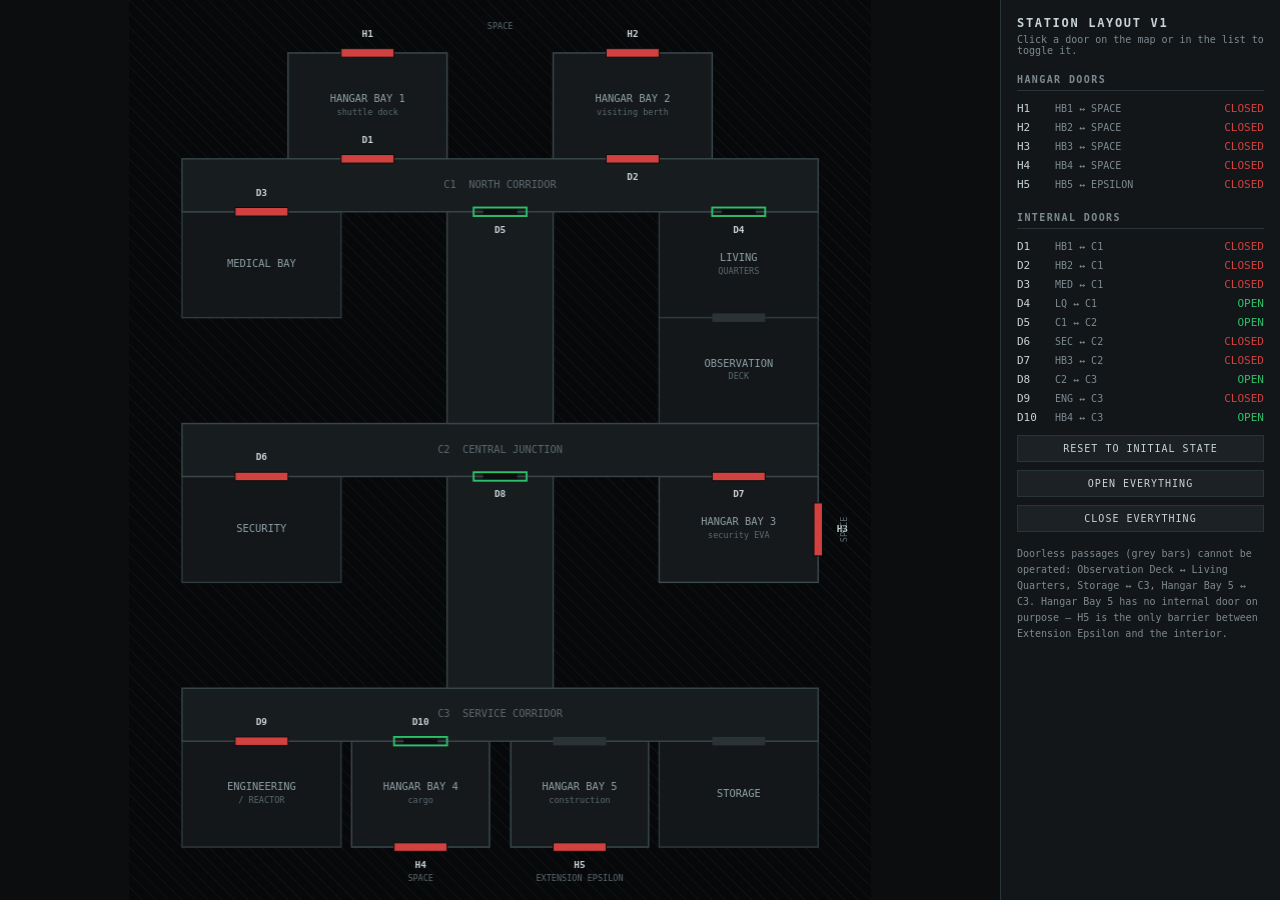
==== station/preview.html @ 5f05c704 "Specifications" ====
<!doctype html>
<meta charset="utf-8">
<title>OpStation — station layout v1</title>
<style>
  :root { --bg:#0b0d0e; --panel:#121618; --edge:#293438; --txt:#c8d3d6; --dim:#7d8a90;
          --open:#2fbf6b; --closed:#d0413f; }
  * { box-sizing: border-box; }
  body { margin:0; background:var(--bg); color:var(--txt);
         font:12px 'JetBrains Mono','IBM Plex Mono','DejaVu Sans Mono',monospace;
         display:flex; height:100vh; overflow:hidden; }
  #stage { flex:1; display:flex; align-items:center; justify-content:center; padding:16px; min-width:0; }
  canvas { display:block; }
  aside { width:280px; border-left:1px solid var(--edge); background:var(--panel);
          padding:16px; overflow-y:auto; flex-shrink:0; }
  h1 { font-size:12px; letter-spacing:.14em; margin:0 0 4px; text-transform:uppercase; }
  .sub { color:var(--dim); font-size:10px; margin-bottom:18px; }
  h2 { font-size:10px; letter-spacing:.14em; color:var(--dim); margin:18px 0 8px;
       text-transform:uppercase; border-bottom:1px solid var(--edge); padding-bottom:5px; }
  table { width:100%; border-collapse:collapse; font-size:11px; }
  td { padding:3px 0; }
  td.id { width:38px; color:var(--txt); }
  td.st { text-align:right; width:58px; }
  .open { color:var(--open); } .closed { color:var(--closed); }
  tr.row { cursor:pointer; }
  tr.row:hover td { background:#1b2124; }
  td.link { color:var(--dim); font-size:10px; }
  button { width:100%; background:#1b2124; color:var(--txt); border:1px solid var(--edge);
           padding:7px; font:inherit; font-size:10px; letter-spacing:.1em; cursor:pointer;
           text-transform:uppercase; margin-top:8px; }
  button:hover { background:#232b2f; }
  .note { color:var(--dim); font-size:10px; line-height:1.6; margin-top:14px; }
</style>

<div id="stage"><canvas id="c"></canvas></div>

<aside>
  <h1>Station layout v1</h1>
  <div class="sub">Click a door on the map or in the list to toggle it.</div>

  <h2>Hangar doors</h2>
  <table id="hangars"></table>

  <h2>Internal doors</h2>
  <table id="internals"></table>

  <button id="reset">Reset to initial state</button>
  <button id="allopen">Open everything</button>
  <button id="allclosed">Close everything</button>

  <div class="note">
    Doorless passages (grey bars) cannot be operated:
    Observation Deck &harr; Living Quarters, Storage &harr; C3, Hangar Bay 5 &harr; C3.
    Hangar Bay 5 has no internal door on purpose — H5 is the only barrier
    between Extension Epsilon and the interior.
  </div>
</aside>

<script>/*
 * OpStation — station map renderer.
 *
 * Framework-free. Draws station.json onto a 2D canvas and hit-tests door clicks.
 * The Angular component wraps this; station/preview.html uses it directly.
 *
 *   const view = new StationView(canvas, station, { onDoorClick: id => {...} });
 *   view.setDoorState('D5', 'closed');
 *   view.setDoorStates({ D1: 'open', H3: 'closed' });
 */

const THEME = {
  bg:            '#0b0d0e',
  space:         '#07080a',
  spaceHatch:    '#141819',
  corridorFill:  '#171c1e',
  corridorEdge:  '#39454a',
  roomFill:      '#13171a',
  roomEdge:      '#2f3a3e',
  hangarFill:    '#15191c',
  hangarEdge:    '#3c4a50',
  label:         '#8fa0a6',
  labelDim:      '#5c6a70',
  doorOpen:      '#2fbf6b',
  doorClosed:    '#d0413f',
  doorEdge:      '#0b0d0e',
  doorLabel:     '#c8d3d6',
  passage:       '#2a3235',
  hover:         '#f0c040',
  font:          "11px 'JetBrains Mono', 'IBM Plex Mono', 'DejaVu Sans Mono', monospace",
  fontSmall:     "9px 'JetBrains Mono', 'IBM Plex Mono', 'DejaVu Sans Mono', monospace",
  fontDoor:      "bold 10px 'JetBrains Mono', 'IBM Plex Mono', 'DejaVu Sans Mono', monospace",
};

const DOOR_THICKNESS = 9;   // px, at scale 1
const HIT_INFLATE    = 8;   // px, clickable margin around a door bar

class StationView {
  constructor(canvas, station, opts = {}) {
    this.canvas  = canvas;
    this.station = station;
    this.onDoorClick = opts.onDoorClick || null;
    this.interactive = opts.interactive !== false;
    this.showLabels  = opts.showLabels !== false;

    this.doorStates = {};
    for (const d of station.doors) this.doorStates[d.id] = d.initial;

    this.hoverId = null;
    this.scale = 1;
    this.offX = 0;
    this.offY = 0;

    this._bind();
    this.resize();
  }

  /* ---- public API ---- */

  setDoorState(id, state) {
    if (!(id in this.doorStates)) throw new Error('unknown door ' + id);
    this.doorStates[id] = state;
    this.draw();
  }

  setDoorStates(map) {
    for (const [id, state] of Object.entries(map)) {
      if (id in this.doorStates) this.doorStates[id] = state;
    }
    this.draw();
  }

  getDoorState(id) { return this.doorStates[id]; }

  resize() {
    const g = this.station.grid;
    const dpr = window.devicePixelRatio || 1;
    const box = this.canvas.parentElement || this.canvas;
    const availW = box.clientWidth  || g.cols * g.cell;
    const availH = box.clientHeight || g.rows * g.cell;

    this.scale = Math.min(availW / (g.cols * g.cell), availH / (g.rows * g.cell));
    const w = g.cols * g.cell * this.scale;
    const h = g.rows * g.cell * this.scale;

    this.canvas.style.width  = w + 'px';
    this.canvas.style.height = h + 'px';
    this.canvas.width  = Math.round(w * dpr);
    this.canvas.height = Math.round(h * dpr);
    this.dpr = dpr;
    this.draw();
  }

  /* ---- geometry ---- */

  // grid units -> device px
  gx(v) { return v * this.station.grid.cell * this.scale * this.dpr; }

  barRect(bar) {
    const t = DOOR_THICKNESS * this.scale * this.dpr;
    const x = this.gx(bar.x), y = this.gx(bar.y), L = this.gx(bar.len);
    return bar.orient === 'h'
      ? { x: x,         y: y - t / 2, w: L, h: t }
      : { x: x - t / 2, y: y,         w: t, h: L };
  }

  doorAt(px, py) {
    const pad = HIT_INFLATE * this.scale * this.dpr;
    for (const d of this.station.doors) {
      const r = this.barRect(d.bar);
      if (px >= r.x - pad && px <= r.x + r.w + pad &&
          py >= r.y - pad && py <= r.y + r.h + pad) return d;
    }
    return null;
  }

  /* ---- drawing ---- */

  draw() {
    const ctx = this.canvas.getContext('2d');
    const g = this.station.grid;

    ctx.fillStyle = THEME.bg;
    ctx.fillRect(0, 0, this.canvas.width, this.canvas.height);

    this._drawSpaceMargins(ctx, g);
    for (const a of this.station.areas) this._drawArea(ctx, a);
    for (const p of this.station.passages) this._drawPassage(ctx, p);
    for (const d of this.station.doors) this._drawDoor(ctx, d);
    if (this.showLabels) this._drawExteriorLabels(ctx);
  }

  _drawSpaceMargins(ctx, g) {
    ctx.fillStyle = THEME.space;
    ctx.fillRect(0, 0, this.canvas.width, this.canvas.height);
    // diagonal hatch over the whole field; the station boxes paint over it
    ctx.strokeStyle = THEME.spaceHatch;
    ctx.lineWidth = 1 * this.dpr;
    const step = 14 * this.scale * this.dpr;
    ctx.beginPath();
    for (let x = -this.canvas.height; x < this.canvas.width; x += step) {
      ctx.moveTo(x, 0);
      ctx.lineTo(x + this.canvas.height, this.canvas.height);
    }
    ctx.stroke();
  }

  _areaStyle(kind) {
    if (kind === 'corridor')   return [THEME.corridorFill, THEME.corridorEdge];
    if (kind === 'hangar_bay') return [THEME.hangarFill,   THEME.hangarEdge];
    return [THEME.roomFill, THEME.roomEdge];
  }

  _drawArea(ctx, area) {
    const [fill, edge] = this._areaStyle(area.kind);
    ctx.lineWidth = 1.5 * this.scale * this.dpr;

    for (const [x, y, w, h] of area.rects) {
      const rx = this.gx(x), ry = this.gx(y), rw = this.gx(w), rh = this.gx(h);
      ctx.fillStyle = fill;
      ctx.fillRect(rx, ry, rw, rh);
      ctx.strokeStyle = edge;
      ctx.strokeRect(rx, ry, rw, rh);
    }

    if (!this.showLabels) return;

    // label the largest rect
    const big = area.rects.reduce((a, b) => (a[2] * a[3] >= b[2] * b[3] ? a : b));
    const cx = this.gx(big[0] + big[2] / 2);
    const cy = this.gx(big[1] + big[3] / 2);

    ctx.textAlign = 'center';
    ctx.textBaseline = 'middle';
    const s = this.scale * this.dpr;
    ctx.font = THEME.font.replace('11px', `${Math.max(8, 11 * s)}px`);
    ctx.fillStyle = area.kind === 'corridor' ? THEME.labelDim : THEME.label;

    if (area.sub) {
      ctx.fillText(area.name, cx, cy - 7 * s);
      ctx.font = THEME.fontSmall.replace('9px', `${Math.max(7, 9 * s)}px`);
      ctx.fillStyle = THEME.labelDim;
      ctx.fillText(area.sub, cx, cy + 7 * s);
    } else {
      ctx.fillText(area.name, cx, cy);
    }
  }

  _drawPassage(ctx, p) {
    const r = this.barRect(p.bar);
    ctx.fillStyle = THEME.passage;
    ctx.fillRect(r.x, r.y, r.w, r.h);
  }

  _drawDoor(ctx, d) {
    const r = this.barRect(d.bar);
    const open = this.doorStates[d.id] === 'open';

    if (open) {
      // an open door reads as a gap: thin outline, hollow centre
      ctx.strokeStyle = THEME.doorOpen;
      ctx.lineWidth = 2 * this.scale * this.dpr;
      ctx.strokeRect(r.x, r.y, r.w, r.h);
      ctx.fillStyle = THEME.bg;
      ctx.fillRect(r.x + r.w * 0.18, r.y + r.h * 0.18, r.w * 0.64, r.h * 0.64);
    } else {
      ctx.fillStyle = THEME.doorClosed;
      ctx.fillRect(r.x, r.y, r.w, r.h);
      ctx.strokeStyle = THEME.doorEdge;
      ctx.lineWidth = 1 * this.dpr;
      ctx.strokeRect(r.x, r.y, r.w, r.h);
    }

    if (this.hoverId === d.id) {
      const pad = HIT_INFLATE * this.scale * this.dpr;
      ctx.strokeStyle = THEME.hover;
      ctx.lineWidth = 1.5 * this.dpr;
      ctx.strokeRect(r.x - pad, r.y - pad, r.w + pad * 2, r.h + pad * 2);
    }

    if (!this.showLabels) return;

    const s = this.scale * this.dpr;
    ctx.font = THEME.fontDoor.replace('10px', `${Math.max(8, 10 * s)}px`);
    ctx.fillStyle = THEME.doorLabel;
    ctx.textAlign = 'center';
    ctx.textBaseline = 'middle';

    const off = 15 * s;
    if (d.bar.orient === 'h') {
      // hangar doors label outward, internal doors label to the side
      const above = d.outward === 'up' || (!d.outward && d.bar.x < 6);
      ctx.fillText(d.id, r.x + r.w / 2, above ? r.y - off : r.y + r.h + off);
    } else {
      ctx.fillText(d.id, d.outward === 'right' ? r.x + r.w + off * 1.4 : r.x - off * 1.4, r.y + r.h / 2);
    }
  }

  _drawExteriorLabels(ctx) {
    const s = this.scale * this.dpr;
    ctx.font = THEME.fontSmall.replace('9px', `${Math.max(7, 9 * s)}px`);
    ctx.fillStyle = THEME.labelDim;
    ctx.textBaseline = 'middle';
    for (const l of this.station.exterior_labels || []) {
      ctx.save();
      ctx.translate(this.gx(l.x), this.gx(l.y));
      if (l.rotate) ctx.rotate(l.rotate * Math.PI / 180);
      ctx.textAlign = l.align || 'center';
      ctx.fillText(l.text, 0, 0);
      ctx.restore();
    }
  }

  /* ---- input ---- */

  _bind() {
    if (!this.interactive) return;
    const local = ev => {
      const b = this.canvas.getBoundingClientRect();
      return [(ev.clientX - b.left) * this.dpr, (ev.clientY - b.top) * this.dpr];
    };

    this.canvas.addEventListener('mousemove', ev => {
      const [x, y] = local(ev);
      const d = this.doorAt(x, y);
      const id = d ? d.id : null;
      if (id !== this.hoverId) {
        this.hoverId = id;
        this.canvas.style.cursor = id ? 'pointer' : 'default';
        this.canvas.title = id ? `${id} — ${this.doorStates[id]}` : '';
        this.draw();
      }
    });

    this.canvas.addEventListener('mouseleave', () => {
      if (this.hoverId) { this.hoverId = null; this.draw(); }
    });

    this.canvas.addEventListener('click', ev => {
      const [x, y] = local(ev);
      const d = this.doorAt(x, y);
      if (d && this.onDoorClick) this.onDoorClick(d.id, this.doorStates[d.id]);
    });

    window.addEventListener('resize', () => this.resize());
  }
}

if (typeof module !== 'undefined') module.exports = { StationView, THEME };
</script>
<script>
(function () {
  const station = {
  "version": "v1",
  "name": "OpStation \u2014 station layout v1",
  "note": "Fixed forever. Identical in every scenario and every session. Grid units are cells; the renderer multiplies by grid.cell.",
  "grid": {
    "cols": 14,
    "rows": 17,
    "cell": 56
  },
  "areas": [
    {
      "id": "HB1",
      "kind": "hangar_bay",
      "name": "HANGAR BAY 1",
      "sub": "shuttle dock",
      "rects": [
        [
          3.0,
          1.0,
          3.0,
          2.0
        ]
      ]
    },
    {
      "id": "HB2",
      "kind": "hangar_bay",
      "name": "HANGAR BAY 2",
      "sub": "visiting berth",
      "rects": [
        [
          8.0,
          1.0,
          3.0,
          2.0
        ]
      ]
    },
    {
      "id": "HB3",
      "kind": "hangar_bay",
      "name": "HANGAR BAY 3",
      "sub": "security EVA",
      "rects": [
        [
          10.0,
          9.0,
          3.0,
          2.0
        ]
      ]
    },
    {
      "id": "HB4",
      "kind": "hangar_bay",
      "name": "HANGAR BAY 4",
      "sub": "cargo",
      "rects": [
        [
          4.2,
          14.0,
          2.6,
          2.0
        ]
      ]
    },
    {
      "id": "HB5",
      "kind": "hangar_bay",
      "name": "HANGAR BAY 5",
      "sub": "construction",
      "rects": [
        [
          7.2,
          14.0,
          2.6,
          2.0
        ]
      ]
    },
    {
      "id": "MED",
      "kind": "room",
      "name": "MEDICAL BAY",
      "sub": "",
      "rects": [
        [
          1.0,
          4.0,
          3.0,
          2.0
        ]
      ]
    },
    {
      "id": "LQ",
      "kind": "room",
      "name": "LIVING",
      "sub": "QUARTERS",
      "rects": [
        [
          10.0,
          4.0,
          3.0,
          2.0
        ]
      ]
    },
    {
      "id": "OBS",
      "kind": "room",
      "name": "OBSERVATION",
      "sub": "DECK",
      "rects": [
        [
          10.0,
          6.0,
          3.0,
          2.0
        ]
      ]
    },
    {
      "id": "SEC",
      "kind": "room",
      "name": "SECURITY",
      "sub": "",
      "rects": [
        [
          1.0,
          9.0,
          3.0,
          2.0
        ]
      ]
    },
    {
      "id": "ENG",
      "kind": "room",
      "name": "ENGINEERING",
      "sub": "/ REACTOR",
      "rects": [
        [
          1.0,
          14.0,
          3.0,
          2.0
        ]
      ]
    },
    {
      "id": "STO",
      "kind": "room",
      "name": "STORAGE",
      "sub": "",
      "rects": [
        [
          10.0,
          14.0,
          3.0,
          2.0
        ]
      ]
    },
    {
      "id": "C1",
      "kind": "corridor",
      "name": "C1  NORTH CORRIDOR",
      "sub": "",
      "rects": [
        [
          1.0,
          3.0,
          12.0,
          1.0
        ]
      ]
    },
    {
      "id": "C2",
      "kind": "corridor",
      "name": "C2  CENTRAL JUNCTION",
      "sub": "",
      "rects": [
        [
          1.0,
          8.0,
          12.0,
          1.0
        ],
        [
          6.0,
          4.0,
          2.0,
          4.0
        ]
      ]
    },
    {
      "id": "C3",
      "kind": "corridor",
      "name": "C3  SERVICE CORRIDOR",
      "sub": "",
      "rects": [
        [
          1.0,
          13.0,
          12.0,
          1.0
        ],
        [
          6.0,
          9.0,
          2.0,
          4.0
        ]
      ]
    }
  ],
  "doors": [
    {
      "id": "D1",
      "kind": "internal",
      "between": [
        "HB1",
        "C1"
      ],
      "initial": "closed",
      "bar": {
        "orient": "h",
        "x": 4.0,
        "y": 3.0,
        "len": 1.0
      }
    },
    {
      "id": "D2",
      "kind": "internal",
      "between": [
        "HB2",
        "C1"
      ],
      "initial": "closed",
      "bar": {
        "orient": "h",
        "x": 9.0,
        "y": 3.0,
        "len": 1.0
      }
    },
    {
      "id": "D3",
      "kind": "internal",
      "between": [
        "MED",
        "C1"
      ],
      "initial": "closed",
      "bar": {
        "orient": "h",
        "x": 2.0,
        "y": 4.0,
        "len": 1.0
      }
    },
    {
      "id": "D4",
      "kind": "internal",
      "between": [
        "LQ",
        "C1"
      ],
      "initial": "open",
      "bar": {
        "orient": "h",
        "x": 11.0,
        "y": 4.0,
        "len": 1.0
      }
    },
    {
      "id": "D5",
      "kind": "internal",
      "between": [
        "C1",
        "C2"
      ],
      "initial": "open",
      "bar": {
        "orient": "h",
        "x": 6.5,
        "y": 4.0,
        "len": 1.0
      }
    },
    {
      "id": "D6",
      "kind": "internal",
      "between": [
        "SEC",
        "C2"
      ],
      "initial": "closed",
      "bar": {
        "orient": "h",
        "x": 2.0,
        "y": 9.0,
        "len": 1.0
      }
    },
    {
      "id": "D7",
      "kind": "internal",
      "between": [
        "HB3",
        "C2"
      ],
      "initial": "closed",
      "bar": {
        "orient": "h",
        "x": 11.0,
        "y": 9.0,
        "len": 1.0
      }
    },
    {
      "id": "D8",
      "kind": "internal",
      "between": [
        "C2",
        "C3"
      ],
      "initial": "open",
      "bar": {
        "orient": "h",
        "x": 6.5,
        "y": 9.0,
        "len": 1.0
      }
    },
    {
      "id": "D9",
      "kind": "internal",
      "between": [
        "ENG",
        "C3"
      ],
      "initial": "closed",
      "bar": {
        "orient": "h",
        "x": 2.0,
        "y": 14.0,
        "len": 1.0
      }
    },
    {
      "id": "D10",
      "kind": "internal",
      "between": [
        "HB4",
        "C3"
      ],
      "initial": "open",
      "bar": {
        "orient": "h",
        "x": 5.0,
        "y": 14.0,
        "len": 1.0
      }
    },
    {
      "id": "H1",
      "kind": "hangar",
      "between": [
        "HB1",
        "SPACE"
      ],
      "initial": "closed",
      "outward": "up",
      "bar": {
        "orient": "h",
        "x": 4.0,
        "y": 1.0,
        "len": 1.0
      }
    },
    {
      "id": "H2",
      "kind": "hangar",
      "between": [
        "HB2",
        "SPACE"
      ],
      "initial": "closed",
      "outward": "up",
      "bar": {
        "orient": "h",
        "x": 9.0,
        "y": 1.0,
        "len": 1.0
      }
    },
    {
      "id": "H3",
      "kind": "hangar",
      "between": [
        "HB3",
        "SPACE"
      ],
      "initial": "closed",
      "outward": "right",
      "bar": {
        "orient": "v",
        "x": 13.0,
        "y": 9.5,
        "len": 1.0
      }
    },
    {
      "id": "H4",
      "kind": "hangar",
      "between": [
        "HB4",
        "SPACE"
      ],
      "initial": "closed",
      "outward": "down",
      "bar": {
        "orient": "h",
        "x": 5.0,
        "y": 16.0,
        "len": 1.0
      }
    },
    {
      "id": "H5",
      "kind": "hangar",
      "between": [
        "HB5",
        "EPSILON"
      ],
      "initial": "closed",
      "outward": "down",
      "bar": {
        "orient": "h",
        "x": 8.0,
        "y": 16.0,
        "len": 1.0
      }
    }
  ],
  "passages": [
    {
      "between": [
        "OBS",
        "LQ"
      ],
      "bar": {
        "orient": "h",
        "x": 11.0,
        "y": 6.0,
        "len": 1.0
      }
    },
    {
      "between": [
        "STO",
        "C3"
      ],
      "bar": {
        "orient": "h",
        "x": 11.0,
        "y": 14.0,
        "len": 1.0
      }
    },
    {
      "between": [
        "HB5",
        "C3"
      ],
      "bar": {
        "orient": "h",
        "x": 8.0,
        "y": 14.0,
        "len": 1.0
      }
    }
  ],
  "exterior_labels": [
    {
      "text": "SPACE",
      "x": 7.0,
      "y": 0.5,
      "align": "center"
    },
    {
      "text": "SPACE",
      "x": 13.5,
      "y": 10.0,
      "align": "center",
      "rotate": -90
    },
    {
      "text": "SPACE",
      "x": 5.5,
      "y": 16.6,
      "align": "center"
    },
    {
      "text": "EXTENSION EPSILON",
      "x": 8.5,
      "y": 16.6,
      "align": "center"
    }
  ],
  "hangar_roles": {
    "H1": "Passenger and medical shuttle dock",
    "H2": "Visiting-vessel berth (inspections, damaged ships)",
    "H3": "Security EVA airlock",
    "H4": "Cargo hangar, adjacent to Storage via C3",
    "H5": "Construction hangar leading to Extension Epsilon"
  }
};
  const view = new StationView(document.getElementById('c'), station, {
    onDoorClick: id => toggle(id)
  });

  const rowsFor = (tbody, doors) => {
    tbody.innerHTML = '';
    for (const d of doors) {
      const st = view.getDoorState(d.id);
      const tr = document.createElement('tr');
      tr.className = 'row';
      const link = d.between.join(' ↔ ');
      tr.innerHTML = `<td class="id">${d.id}</td>` +
                     `<td class="link">${link}</td>` +
                     `<td class="st ${st}">${st.toUpperCase()}</td>`;
      tr.onclick = () => toggle(d.id);
      tbody.appendChild(tr);
    }
  };

  const refresh = () => {
    rowsFor(document.getElementById('hangars'),   station.doors.filter(d => d.kind === 'hangar'));
    rowsFor(document.getElementById('internals'), station.doors.filter(d => d.kind === 'internal'));
  };

  const toggle = id => {
    view.setDoorState(id, view.getDoorState(id) === 'open' ? 'closed' : 'open');
    refresh();
  };

  const setAll = state => {
    const m = {};
    for (const d of station.doors) m[d.id] = state === null ? d.initial : state;
    view.setDoorStates(m);
    refresh();
  };

  document.getElementById('reset').onclick     = () => setAll(null);
  document.getElementById('allopen').onclick   = () => setAll('open');
  document.getElementById('allclosed').onclick = () => setAll('closed');

  refresh();
  window.addEventListener('resize', () => view.resize());
})();
</script>
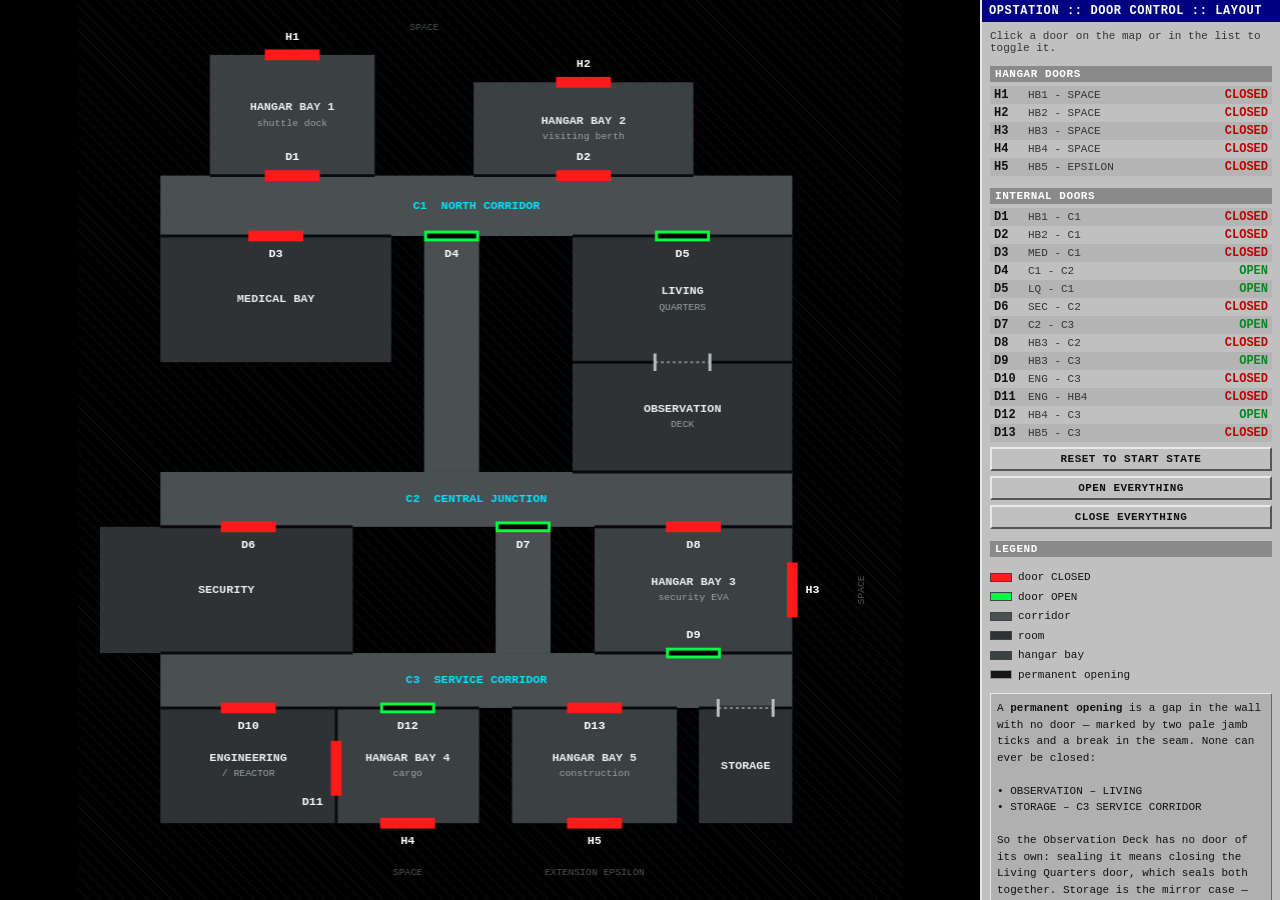
==== commit 04396b9d: "Spec & station preview" ====
--- a/station/preview.html
+++ b/station/preview.html
@@ -1,57 +1,102 @@
 <!doctype html>
 <meta charset="utf-8">
-<title>OpStation — station layout v1</title>
+<title>OpStation — station layout</title>
 <style>
-  :root { --bg:#0b0d0e; --panel:#121618; --edge:#293438; --txt:#c8d3d6; --dim:#7d8a90;
-          --open:#2fbf6b; --closed:#d0413f; }
+  :root { --bg:#151515; --panel:#c0c0c0; --panelDark:#8a8a8a; --panelLight:#e8e8e8;
+          --ink:#111; --open:#008a20; --closed:#c00000; }
   * { box-sizing: border-box; }
-  body { margin:0; background:var(--bg); color:var(--txt);
-         font:12px 'JetBrains Mono','IBM Plex Mono','DejaVu Sans Mono',monospace;
-         display:flex; height:100vh; overflow:hidden; }
-  #stage { flex:1; display:flex; align-items:center; justify-content:center; padding:16px; min-width:0; }
+  body { margin:0; background:var(--bg); color:var(--ink);
+         font:12px "Courier New", Courier, monospace; display:flex; height:100vh; overflow:hidden; }
+
+  #stage { flex:1; display:flex; align-items:center; justify-content:center; padding:10px;
+           min-width:0; background:#000; }
   canvas { display:block; }
-  aside { width:280px; border-left:1px solid var(--edge); background:var(--panel);
-          padding:16px; overflow-y:auto; flex-shrink:0; }
-  h1 { font-size:12px; letter-spacing:.14em; margin:0 0 4px; text-transform:uppercase; }
-  .sub { color:var(--dim); font-size:10px; margin-bottom:18px; }
-  h2 { font-size:10px; letter-spacing:.14em; color:var(--dim); margin:18px 0 8px;
-       text-transform:uppercase; border-bottom:1px solid var(--edge); padding-bottom:5px; }
-  table { width:100%; border-collapse:collapse; font-size:11px; }
-  td { padding:3px 0; }
-  td.id { width:38px; color:var(--txt); }
-  td.st { text-align:right; width:58px; }
+
+  aside { width:300px; flex-shrink:0; background:var(--panel); overflow-y:auto;
+          border-left:2px solid var(--panelLight); }
+  .bar { background:#000080; color:#fff; padding:4px 7px; font-weight:bold; font-size:12px;
+         letter-spacing:.05em; }
+  .body { padding:8px; }
+  .hint { font-size:11px; margin:0 0 10px; color:#333; }
+  h2 { font-size:11px; font-weight:bold; margin:12px 0 4px; background:var(--panelDark);
+       color:#fff; padding:2px 5px; letter-spacing:.05em; }
+
+  table { width:100%; border-collapse:collapse; font-size:12px; }
+  tr.row { cursor:pointer; }
+  tr.row:nth-child(odd) { background:#b4b4b4; }
+  tr.row:hover { background:#ffff80; }
+  td { padding:2px 4px; }
+  td.id { width:34px; font-weight:bold; }
+  td.link { color:#333; font-size:11px; }
+  td.st { text-align:right; width:56px; font-weight:bold; }
   .open { color:var(--open); } .closed { color:var(--closed); }
-  tr.row { cursor:pointer; }
-  tr.row:hover td { background:#1b2124; }
-  td.link { color:var(--dim); font-size:10px; }
-  button { width:100%; background:#1b2124; color:var(--txt); border:1px solid var(--edge);
-           padding:7px; font:inherit; font-size:10px; letter-spacing:.1em; cursor:pointer;
-           text-transform:uppercase; margin-top:8px; }
-  button:hover { background:#232b2f; }
-  .note { color:var(--dim); font-size:10px; line-height:1.6; margin-top:14px; }
+
+  button { width:100%; margin-top:5px; padding:4px; font:inherit; font-size:11px; font-weight:bold;
+           background:var(--panel); color:var(--ink); cursor:pointer; letter-spacing:.04em;
+           border-top:2px solid var(--panelLight); border-left:2px solid var(--panelLight);
+           border-right:2px solid #555; border-bottom:2px solid #555; }
+  button:active { border-top-color:#555; border-left-color:#555;
+                  border-right-color:var(--panelLight); border-bottom-color:var(--panelLight); }
+
+  .legend { margin-top:12px; font-size:11px; line-height:1.5; }
+  .legend div { display:flex; align-items:center; gap:6px; margin-bottom:3px; }
+  .sw { width:22px; height:9px; flex-shrink:0; border:1px solid #444; }
+  .note { font-size:11px; line-height:1.5; margin-top:10px; padding:6px; background:#b0b0b0;
+          border-top:1px solid var(--panelLight); border-left:1px solid var(--panelLight);
+          border-right:1px solid #666; border-bottom:1px solid #666; }
+  code { background:#a8a8a8; padding:0 2px; }
 </style>
 
 <div id="stage"><canvas id="c"></canvas></div>
 
 <aside>
-  <h1>Station layout v1</h1>
-  <div class="sub">Click a door on the map or in the list to toggle it.</div>
-
-  <h2>Hangar doors</h2>
-  <table id="hangars"></table>
-
-  <h2>Internal doors</h2>
-  <table id="internals"></table>
-
-  <button id="reset">Reset to initial state</button>
-  <button id="allopen">Open everything</button>
-  <button id="allclosed">Close everything</button>
-
-  <div class="note">
-    Doorless passages (grey bars) cannot be operated:
-    Observation Deck &harr; Living Quarters, Storage &harr; C3, Hangar Bay 5 &harr; C3.
-    Hangar Bay 5 has no internal door on purpose — H5 is the only barrier
-    between Extension Epsilon and the interior.
+  <div class="bar">OPSTATION :: DOOR CONTROL :: LAYOUT</div>
+  <div class="body">
+    <p class="hint">Click a door on the map or in the list to toggle it.</p>
+
+    <h2>HANGAR DOORS</h2>
+    <table id="hangars"></table>
+
+    <h2>INTERNAL DOORS</h2>
+    <table id="internals"></table>
+
+    <button id="reset">RESET TO START STATE</button>
+    <button id="allopen">OPEN EVERYTHING</button>
+    <button id="allclosed">CLOSE EVERYTHING</button>
+
+    <h2>LEGEND</h2>
+    <div class="legend">
+      <div><span class="sw" style="background:#ff1a1a"></span> door CLOSED</div>
+      <div><span class="sw" style="background:#00ff40"></span> door OPEN</div>
+      <div><span class="sw" style="background:#4a4f52"></span> corridor</div>
+      <div><span class="sw" style="background:#2e3234"></span> room</div>
+      <div><span class="sw" style="background:#3b4043"></span> hangar bay</div>
+      <div><span class="sw" style="background:#151515;border-color:#8a9296"></span> permanent opening</div>
+    </div>
+
+    <div class="note">
+      A <b>permanent opening</b> is a gap in the wall with no door &mdash; marked by two
+      pale jamb ticks and a break in the seam. None can ever be closed:
+      <div id="passagelist"></div>
+      So the Observation Deck has no door of its own: sealing it means closing the
+      Living Quarters door, which seals both together. Storage is the mirror case
+      &mdash; sealing it means sealing the whole service corridor.
+    </div>
+
+    <div class="note">
+      <b>Doors inside a sealed volume stay open.</b> Sealing a place means closing its
+      <i>boundary</i>, not everything within it. That is why sealing the service sector
+      leaves the Engineering, Hangar Bay 4 and Hangar Bay 5 doors open &mdash; those bays
+      are <i>inside</i> the sealed volume. Pick a target below and the caption lists
+      exactly which doors fall into which category.
+    </div>
+
+    <h2>ISOLATION TARGETS</h2>
+    <p class="hint">Click one. Every door is opened, then only the doors that
+    <b>seal that volume</b> are closed. The sealed area is tinted amber.</p>
+    <table id="isolation"></table>
+    <div id="isocap" class="note" style="display:none"></div>
+    <button id="isoclear">CLEAR SELECTION</button>
   </div>
 </aside>
 
@@ -64,55 +109,79 @@
  *   const view = new StationView(canvas, station, { onDoorClick: id => {...} });
  *   view.setDoorState('D5', 'closed');
  *   view.setDoorStates({ D1: 'open', H3: 'closed' });
+ *
+ * Drawing model, in order:
+ *   1. hatched space over the whole field
+ *   2. every area filled flat, no outline — so a multi-rect area (the T-shaped
+ *      corridors) reads as one shape, and there are no borders to look tidy
+ *   3. a dark seam on every edge shared by two DIFFERENT areas — this is the only
+ *      line work on the map, and it is what separates Living Quarters from the
+ *      Observation Deck
+ *   4. doorless passages: the seam is broken and jamb ticks are drawn, so an
+ *      opening looks like an opening
+ *   5. door bars, hot green or hot red, on top of the seam
  */
 
 const THEME = {
-  bg:            '#0b0d0e',
-  space:         '#07080a',
-  spaceHatch:    '#141819',
-  corridorFill:  '#171c1e',
-  corridorEdge:  '#39454a',
-  roomFill:      '#13171a',
-  roomEdge:      '#2f3a3e',
-  hangarFill:    '#15191c',
-  hangarEdge:    '#3c4a50',
-  label:         '#8fa0a6',
-  labelDim:      '#5c6a70',
-  doorOpen:      '#2fbf6b',
-  doorClosed:    '#d0413f',
-  doorEdge:      '#0b0d0e',
-  doorLabel:     '#c8d3d6',
-  passage:       '#2a3235',
-  hover:         '#f0c040',
-  font:          "11px 'JetBrains Mono', 'IBM Plex Mono', 'DejaVu Sans Mono', monospace",
-  fontSmall:     "9px 'JetBrains Mono', 'IBM Plex Mono', 'DejaVu Sans Mono', monospace",
-  fontDoor:      "bold 10px 'JetBrains Mono', 'IBM Plex Mono', 'DejaVu Sans Mono', monospace",
+  space:        '#000000',
+  spaceHatch:   '#131313',
+  corridor:     '#4a4f52',
+  room:         '#2e3234',
+  hangarBay:    '#3b4043',
+  seam:         '#0a0a0a',
+  jamb:         '#b8c0c4',
+  threshold:    '#7d8589',
+
+  doorOpen:     '#00ff40',
+  doorClosed:   '#ff1a1a',
+  hover:        '#ffff00',
+  sealed:       'rgba(255, 176, 0, 0.20)',
+  sealedEdge:   '#ffb000',
+
+  areaLabel:    '#e8ecec',
+  areaSub:      '#9aa3a5',
+  corridorLbl:  '#00e5ff',
+  doorLabel:    '#ffffff',
+  exterior:     '#4d5457',
+
+  font:         'Courier New, Courier, monospace',
 };
 
-const DOOR_THICKNESS = 9;   // px, at scale 1
-const HIT_INFLATE    = 8;   // px, clickable margin around a door bar
+const DOOR_THICKNESS = 11;  // px at scale 1
+const SEAM_WIDTH     = 3;
+const HIT_INFLATE    = 8;
+const EPS            = 1e-6;
 
 class StationView {
   constructor(canvas, station, opts = {}) {
-    this.canvas  = canvas;
+    this.canvas = canvas;
     this.station = station;
     this.onDoorClick = opts.onDoorClick || null;
     this.interactive = opts.interactive !== false;
-    this.showLabels  = opts.showLabels !== false;
+    this.showLabels = opts.showLabels !== false;
+    // compact: drop secondary and exterior labels and shorten corridor names,
+    // for small print cards. subLabels alone drops just the second line.
+    this.compact = opts.compact === true;
+    this.subLabels = opts.subLabels !== false && !this.compact;
 
     this.doorStates = {};
     for (const d of station.doors) this.doorStates[d.id] = d.initial;
 
+    this.fill = {};
+    for (const a of station.areas) {
+      this.fill[a.id] = a.kind === 'corridor' ? THEME.corridor
+                      : a.kind === 'hangar_bay' ? THEME.hangarBay
+                      : THEME.room;
+    }
+
+    this.seams = this._computeSeams();
+    this.highlight = [];   // area ids drawn as a sealed volume
     this.hoverId = null;
-    this.scale = 1;
-    this.offX = 0;
-    this.offY = 0;
-
     this._bind();
     this.resize();
   }
 
-  /* ---- public API ---- */
+  /* ---------------- public API ---------------- */
 
   setDoorState(id, state) {
     if (!(id in this.doorStates)) throw new Error('unknown door ' + id);
@@ -129,36 +198,41 @@
 
   getDoorState(id) { return this.doorStates[id]; }
 
+  /* Tint a set of areas as a sealed volume. Pass [] to clear. */
+  setHighlight(areaIds) {
+    this.highlight = areaIds || [];
+    this.draw();
+  }
+
   resize() {
     const g = this.station.grid;
     const dpr = window.devicePixelRatio || 1;
     const box = this.canvas.parentElement || this.canvas;
-    const availW = box.clientWidth  || g.cols * g.cell;
+    const availW = box.clientWidth || g.cols * g.cell;
     const availH = box.clientHeight || g.rows * g.cell;
 
     this.scale = Math.min(availW / (g.cols * g.cell), availH / (g.rows * g.cell));
+    this.dpr = dpr;
+
     const w = g.cols * g.cell * this.scale;
     const h = g.rows * g.cell * this.scale;
-
-    this.canvas.style.width  = w + 'px';
+    this.canvas.style.width = w + 'px';
     this.canvas.style.height = h + 'px';
-    this.canvas.width  = Math.round(w * dpr);
+    this.canvas.width = Math.round(w * dpr);
     this.canvas.height = Math.round(h * dpr);
-    this.dpr = dpr;
     this.draw();
   }
 
-  /* ---- geometry ---- */
-
-  // grid units -> device px
+  /* ---------------- geometry ---------------- */
+
   gx(v) { return v * this.station.grid.cell * this.scale * this.dpr; }
 
   barRect(bar) {
     const t = DOOR_THICKNESS * this.scale * this.dpr;
     const x = this.gx(bar.x), y = this.gx(bar.y), L = this.gx(bar.len);
     return bar.orient === 'h'
-      ? { x: x,         y: y - t / 2, w: L, h: t }
-      : { x: x - t / 2, y: y,         w: t, h: L };
+      ? { x, y: y - t / 2, w: L, h: t }
+      : { x: x - t / 2, y, w: t, h: L };
   }
 
   doorAt(px, py) {
@@ -171,29 +245,62 @@
     return null;
   }
 
-  /* ---- drawing ---- */
+  /*
+   * Every edge segment shared by two DIFFERENT areas. Rects of the same area
+   * are skipped, which is what lets a T-shaped corridor read as one shape.
+   */
+  _computeSeams() {
+    const out = [];
+    const areas = this.station.areas;
+
+    for (let i = 0; i < areas.length; i++) {
+      for (let j = i + 1; j < areas.length; j++) {
+        for (const [ax, ay, aw, ah] of areas[i].rects) {
+          for (const [bx, by, bw, bh] of areas[j].rects) {
+            // vertical touch: a's bottom on b's top, or vice versa
+            for (const [ya, yb] of [[ay + ah, by], [by + bh, ay]]) {
+              if (Math.abs(ya - yb) < EPS) {
+                const x0 = Math.max(ax, bx), x1 = Math.min(ax + aw, bx + bw);
+                if (x1 - x0 > EPS) out.push({ orient: 'h', y: ya, x0, x1 });
+              }
+            }
+            // horizontal touch: a's right on b's left, or vice versa
+            for (const [xa, xb] of [[ax + aw, bx], [bx + bw, ax]]) {
+              if (Math.abs(xa - xb) < EPS) {
+                const y0 = Math.max(ay, by), y1 = Math.min(ay + ah, by + bh);
+                if (y1 - y0 > EPS) out.push({ orient: 'v', x: xa, y0, y1 });
+              }
+            }
+          }
+        }
+      }
+    }
+    return out;
+  }
+
+  /* ---------------- drawing ---------------- */
 
   draw() {
     const ctx = this.canvas.getContext('2d');
-    const g = this.station.grid;
-
-    ctx.fillStyle = THEME.bg;
-    ctx.fillRect(0, 0, this.canvas.width, this.canvas.height);
-
-    this._drawSpaceMargins(ctx, g);
-    for (const a of this.station.areas) this._drawArea(ctx, a);
+    this._drawSpace(ctx);
+    for (const a of this.station.areas) this._fillArea(ctx, a);
+    this._drawSeams(ctx);
+    this._drawHighlight(ctx);
     for (const p of this.station.passages) this._drawPassage(ctx, p);
     for (const d of this.station.doors) this._drawDoor(ctx, d);
-    if (this.showLabels) this._drawExteriorLabels(ctx);
-  }
-
-  _drawSpaceMargins(ctx, g) {
+    if (this.showLabels) {
+      for (const a of this.station.areas) this._labelArea(ctx, a);
+      for (const d of this.station.doors) this._labelDoor(ctx, d);
+      this._drawExteriorLabels(ctx);
+    }
+  }
+
+  _drawSpace(ctx) {
     ctx.fillStyle = THEME.space;
     ctx.fillRect(0, 0, this.canvas.width, this.canvas.height);
-    // diagonal hatch over the whole field; the station boxes paint over it
     ctx.strokeStyle = THEME.spaceHatch;
     ctx.lineWidth = 1 * this.dpr;
-    const step = 14 * this.scale * this.dpr;
+    const step = 12 * this.scale * this.dpr;
     ctx.beginPath();
     for (let x = -this.canvas.height; x < this.canvas.width; x += step) {
       ctx.moveTo(x, 0);
@@ -202,101 +309,177 @@
     ctx.stroke();
   }
 
-  _areaStyle(kind) {
-    if (kind === 'corridor')   return [THEME.corridorFill, THEME.corridorEdge];
-    if (kind === 'hangar_bay') return [THEME.hangarFill,   THEME.hangarEdge];
-    return [THEME.roomFill, THEME.roomEdge];
-  }
-
-  _drawArea(ctx, area) {
-    const [fill, edge] = this._areaStyle(area.kind);
-    ctx.lineWidth = 1.5 * this.scale * this.dpr;
-
+  _fillArea(ctx, area) {
+    ctx.fillStyle = this.fill[area.id];
     for (const [x, y, w, h] of area.rects) {
-      const rx = this.gx(x), ry = this.gx(y), rw = this.gx(w), rh = this.gx(h);
-      ctx.fillStyle = fill;
-      ctx.fillRect(rx, ry, rw, rh);
-      ctx.strokeStyle = edge;
-      ctx.strokeRect(rx, ry, rw, rh);
-    }
-
-    if (!this.showLabels) return;
-
-    // label the largest rect
+      ctx.fillRect(this.gx(x), this.gx(y), this.gx(w), this.gx(h));
+    }
+  }
+
+  /*
+   * A sealed volume: tint every rect of every area inside it. Drawn under the
+   * doors so the cut-set stays the most prominent thing on screen.
+   */
+  _drawHighlight(ctx) {
+    if (!this.highlight.length) return;
+    const set = new Set(this.highlight);
+    ctx.fillStyle = THEME.sealed;
+    for (const a of this.station.areas) {
+      if (!set.has(a.id)) continue;
+      for (const [x, y, w, h] of a.rects) {
+        ctx.fillRect(this.gx(x), this.gx(y), this.gx(w), this.gx(h));
+      }
+    }
+  }
+
+  _drawSeams(ctx) {
+    ctx.strokeStyle = THEME.seam;
+    ctx.lineWidth = SEAM_WIDTH * this.scale * this.dpr;
+    ctx.beginPath();
+    for (const s of this.seams) {
+      if (s.orient === 'h') {
+        ctx.moveTo(this.gx(s.x0), this.gx(s.y));
+        ctx.lineTo(this.gx(s.x1), this.gx(s.y));
+      } else {
+        ctx.moveTo(this.gx(s.x), this.gx(s.y0));
+        ctx.lineTo(this.gx(s.x), this.gx(s.y1));
+      }
+    }
+    ctx.stroke();
+  }
+
+  /*
+   * A doorless passage: break the seam over the opening, then mark the two
+   * jambs. Reads as a gap in the wall rather than as an unexplained bar.
+   */
+  _drawPassage(ctx, p) {
+    const b = p.bar;
+    const s = this.scale * this.dpr;
+    const jamb = 9 * s;
+
+    const a0 = this.gx(b.x), b0 = this.gx(b.y);
+    const a1 = b.orient === 'h' ? this.gx(b.x + b.len) : a0;
+    const b1 = b.orient === 'h' ? b0 : this.gx(b.y + b.len);
+
+    // 1. erase the seam over the opening
+    ctx.strokeStyle = this.fill[p.between[0]];
+    ctx.lineWidth = (SEAM_WIDTH + 2) * s;
+    ctx.beginPath();
+    ctx.moveTo(a0, b0);
+    ctx.lineTo(a1, b1);
+    ctx.stroke();
+
+    // 2. pale threshold band across it — this is what makes it read as walkable
+    ctx.strokeStyle = THEME.threshold;
+    ctx.lineWidth = 2 * s;
+    ctx.setLineDash([3 * s, 3 * s]);
+    ctx.beginPath();
+    ctx.moveTo(a0, b0);
+    ctx.lineTo(a1, b1);
+    ctx.stroke();
+    ctx.setLineDash([]);
+
+    // 3. jamb ticks at both ends, perpendicular to the wall
+    ctx.strokeStyle = THEME.jamb;
+    ctx.lineWidth = 3 * s;
+    ctx.beginPath();
+    if (b.orient === 'h') {
+      for (const gx of [a0, a1]) {
+        ctx.moveTo(gx, b0 - jamb);
+        ctx.lineTo(gx, b0 + jamb);
+      }
+    } else {
+      for (const gy of [b0, b1]) {
+        ctx.moveTo(a0 - jamb, gy);
+        ctx.lineTo(a0 + jamb, gy);
+      }
+    }
+    ctx.stroke();
+  }
+
+  _drawDoor(ctx, d) {
+    const r = this.barRect(d.bar);
+    const open = this.doorStates[d.id] === 'open';
+    ctx.fillStyle = open ? THEME.doorOpen : THEME.doorClosed;
+    ctx.fillRect(r.x, r.y, r.w, r.h);
+
+    if (open) {
+      // an open door reads as a gap: punch the middle out
+      ctx.fillStyle = THEME.space;
+      const inset = 3 * this.scale * this.dpr;
+      if (d.bar.orient === 'h') ctx.fillRect(r.x + inset, r.y + inset, r.w - inset * 2, r.h - inset * 2);
+      else                      ctx.fillRect(r.x + inset, r.y + inset, r.w - inset * 2, r.h - inset * 2);
+    }
+
+    if (this.hoverId === d.id) {
+      const pad = HIT_INFLATE * this.scale * this.dpr;
+      ctx.strokeStyle = THEME.hover;
+      ctx.lineWidth = 2 * this.dpr;
+      ctx.strokeRect(r.x - pad, r.y - pad, r.w + pad * 2, r.h + pad * 2);
+    }
+  }
+
+  _font(px, bold) {
+    const s = Math.max(8, px * this.scale * this.dpr);
+    return `${bold ? 'bold ' : ''}${s}px ${THEME.font}`;
+  }
+
+  _labelArea(ctx, area) {
     const big = area.rects.reduce((a, b) => (a[2] * a[3] >= b[2] * b[3] ? a : b));
     const cx = this.gx(big[0] + big[2] / 2);
     const cy = this.gx(big[1] + big[3] / 2);
+    const s = this.scale * this.dpr;
 
     ctx.textAlign = 'center';
     ctx.textBaseline = 'middle';
-    const s = this.scale * this.dpr;
-    ctx.font = THEME.font.replace('11px', `${Math.max(8, 11 * s)}px`);
-    ctx.fillStyle = area.kind === 'corridor' ? THEME.labelDim : THEME.label;
-
-    if (area.sub) {
-      ctx.fillText(area.name, cx, cy - 7 * s);
-      ctx.font = THEME.fontSmall.replace('9px', `${Math.max(7, 9 * s)}px`);
-      ctx.fillStyle = THEME.labelDim;
-      ctx.fillText(area.sub, cx, cy + 7 * s);
+
+    if (area.kind === 'corridor') {
+      ctx.font = this._font(12, true);
+      ctx.fillStyle = THEME.corridorLbl;
+      // "C1  NORTH CORRIDOR" -> "C1" when there is no room for the full name
+      ctx.fillText(this.compact ? area.name.split(/\s{2,}/)[0] : area.name, cx, cy);
+      return;
+    }
+
+    ctx.font = this._font(12, true);
+    ctx.fillStyle = THEME.areaLabel;
+    if (area.sub && this.subLabels) {
+      ctx.fillText(area.name, cx, cy - 8 * s);
+      ctx.font = this._font(10, false);
+      ctx.fillStyle = THEME.areaSub;
+      ctx.fillText(area.sub, cx, cy + 8 * s);
     } else {
       ctx.fillText(area.name, cx, cy);
     }
   }
 
-  _drawPassage(ctx, p) {
-    const r = this.barRect(p.bar);
-    ctx.fillStyle = THEME.passage;
-    ctx.fillRect(r.x, r.y, r.w, r.h);
-  }
-
-  _drawDoor(ctx, d) {
+  _labelDoor(ctx, d) {
     const r = this.barRect(d.bar);
-    const open = this.doorStates[d.id] === 'open';
-
-    if (open) {
-      // an open door reads as a gap: thin outline, hollow centre
-      ctx.strokeStyle = THEME.doorOpen;
-      ctx.lineWidth = 2 * this.scale * this.dpr;
-      ctx.strokeRect(r.x, r.y, r.w, r.h);
-      ctx.fillStyle = THEME.bg;
-      ctx.fillRect(r.x + r.w * 0.18, r.y + r.h * 0.18, r.w * 0.64, r.h * 0.64);
-    } else {
-      ctx.fillStyle = THEME.doorClosed;
-      ctx.fillRect(r.x, r.y, r.w, r.h);
-      ctx.strokeStyle = THEME.doorEdge;
-      ctx.lineWidth = 1 * this.dpr;
-      ctx.strokeRect(r.x, r.y, r.w, r.h);
-    }
-
-    if (this.hoverId === d.id) {
-      const pad = HIT_INFLATE * this.scale * this.dpr;
-      ctx.strokeStyle = THEME.hover;
-      ctx.lineWidth = 1.5 * this.dpr;
-      ctx.strokeRect(r.x - pad, r.y - pad, r.w + pad * 2, r.h + pad * 2);
-    }
-
-    if (!this.showLabels) return;
-
     const s = this.scale * this.dpr;
-    ctx.font = THEME.fontDoor.replace('10px', `${Math.max(8, 10 * s)}px`);
+    const off = 13 * s;
+    // optional per-door nudge in grid cells, for hand-tuning tight spots
+    const nx = this.gx(d.label_nudge ? (d.label_nudge.x || 0) : 0);
+    const ny = this.gx(d.label_nudge ? (d.label_nudge.y || 0) : 0);
+    const cx = r.x + r.w / 2 + nx, cy = r.y + r.h / 2 + ny;
+
+    ctx.font = this._font(12, true);
     ctx.fillStyle = THEME.doorLabel;
+    ctx.textBaseline = 'middle';
     ctx.textAlign = 'center';
-    ctx.textBaseline = 'middle';
-
-    const off = 15 * s;
-    if (d.bar.orient === 'h') {
-      // hangar doors label outward, internal doors label to the side
-      const above = d.outward === 'up' || (!d.outward && d.bar.x < 6);
-      ctx.fillText(d.id, r.x + r.w / 2, above ? r.y - off : r.y + r.h + off);
-    } else {
-      ctx.fillText(d.id, d.outward === 'right' ? r.x + r.w + off * 1.4 : r.x - off * 1.4, r.y + r.h / 2);
+
+    switch (d.label) {
+      case 'up':    ctx.fillText(d.id, cx, r.y - off + ny); break;
+      case 'down':  ctx.fillText(d.id, cx, r.y + r.h + off + ny); break;
+      case 'left':  ctx.textAlign = 'right'; ctx.fillText(d.id, r.x - off * 0.6 + nx, cy); break;
+      case 'right': ctx.textAlign = 'left';  ctx.fillText(d.id, r.x + r.w + off * 0.6 + nx, cy); break;
+      default:      ctx.fillText(d.id, cx, r.y - off + ny);
     }
   }
 
   _drawExteriorLabels(ctx) {
-    const s = this.scale * this.dpr;
-    ctx.font = THEME.fontSmall.replace('9px', `${Math.max(7, 9 * s)}px`);
-    ctx.fillStyle = THEME.labelDim;
+    if (this.compact) return;
+    ctx.font = this._font(10, false);
+    ctx.fillStyle = THEME.exterior;
     ctx.textBaseline = 'middle';
     for (const l of this.station.exterior_labels || []) {
       ctx.save();
@@ -308,7 +491,7 @@
     }
   }
 
-  /* ---- input ---- */
+  /* ---------------- input ---------------- */
 
   _bind() {
     if (!this.interactive) return;
@@ -324,7 +507,7 @@
       if (id !== this.hoverId) {
         this.hoverId = id;
         this.canvas.style.cursor = id ? 'pointer' : 'default';
-        this.canvas.title = id ? `${id} — ${this.doorStates[id]}` : '';
+        this.canvas.title = id ? `${id} ${this.doorStates[id].toUpperCase()}` : '';
         this.draw();
       }
     });
@@ -348,12 +531,12 @@
 <script>
 (function () {
   const station = {
-  "version": "v1",
-  "name": "OpStation \u2014 station layout v1",
-  "note": "Fixed forever. Identical in every scenario and every session. Grid units are cells; the renderer multiplies by grid.cell.",
+  "version": "v4",
+  "name": "OpStation \u2014 station layout v4",
+  "note": "Fixed forever. Identical in every scenario and every session. Rects are [x, y, w, h] in grid cells; the renderer multiplies by grid.cell. Doors are bars sitting on the shared edge of the two areas they connect. Deliberately asymmetric. Hangar Bay 3 bridges C2 and C3, so the door graph contains a cycle and the service sector cannot be sealed with one door.",
   "grid": {
-    "cols": 14,
-    "rows": 17,
+    "cols": 15,
+    "rows": 16.4,
     "cell": 56
   },
   "areas": [
@@ -364,10 +547,10 @@
       "sub": "shuttle dock",
       "rects": [
         [
-          3.0,
+          2.4,
           1.0,
           3.0,
-          2.0
+          2.2
         ]
       ]
     },
@@ -378,10 +561,10 @@
       "sub": "visiting berth",
       "rects": [
         [
-          8.0,
-          1.0,
-          3.0,
-          2.0
+          7.2,
+          1.5,
+          4.0,
+          1.7
         ]
       ]
     },
@@ -392,10 +575,10 @@
       "sub": "security EVA",
       "rects": [
         [
-          10.0,
-          9.0,
-          3.0,
-          2.0
+          9.4,
+          9.6,
+          3.6,
+          2.3
         ]
       ]
     },
@@ -406,10 +589,10 @@
       "sub": "cargo",
       "rects": [
         [
-          4.2,
-          14.0,
+          4.7,
+          12.9,
           2.6,
-          2.0
+          2.1
         ]
       ]
     },
@@ -420,10 +603,10 @@
       "sub": "construction",
       "rects": [
         [
-          7.2,
-          14.0,
-          2.6,
-          2.0
+          7.9,
+          12.9,
+          3.0,
+          2.1
         ]
       ]
     },
@@ -434,10 +617,10 @@
       "sub": "",
       "rects": [
         [
-          1.0,
-          4.0,
-          3.0,
-          2.0
+          1.5,
+          4.3,
+          4.2,
+          2.3
         ]
       ]
     },
@@ -448,10 +631,10 @@
       "sub": "QUARTERS",
       "rects": [
         [
-          10.0,
+          9.0,
+          4.3,
           4.0,
-          3.0,
-          2.0
+          2.3
         ]
       ]
     },
@@ -462,9 +645,9 @@
       "sub": "DECK",
       "rects": [
         [
-          10.0,
-          6.0,
-          3.0,
+          9.0,
+          6.6,
+          4.0,
           2.0
         ]
       ]
@@ -476,10 +659,10 @@
       "sub": "",
       "rects": [
         [
-          1.0,
-          9.0,
-          3.0,
-          2.0
+          0.4,
+          9.6,
+          4.6,
+          2.3
         ]
       ]
     },
@@ -490,10 +673,10 @@
       "sub": "/ REACTOR",
       "rects": [
         [
-          1.0,
-          14.0,
-          3.0,
-          2.0
+          1.5,
+          12.9,
+          3.2,
+          2.1
         ]
       ]
     },
@@ -504,10 +687,10 @@
       "sub": "",
       "rects": [
         [
-          10.0,
-          14.0,
-          3.0,
-          2.0
+          11.3,
+          12.9,
+          1.7,
+          2.1
         ]
       ]
     },
@@ -518,10 +701,10 @@
       "sub": "",
       "rects": [
         [
-          1.0,
-          3.0,
-          12.0,
-          1.0
+          1.5,
+          3.2,
+          11.5,
+          1.1
         ]
       ]
     },
@@ -532,16 +715,16 @@
       "sub": "",
       "rects": [
         [
-          1.0,
-          8.0,
-          12.0,
+          1.5,
+          8.6,
+          11.5,
           1.0
         ],
         [
-          6.0,
-          4.0,
-          2.0,
-          4.0
+          6.3,
+          4.3,
+          1.0,
+          4.3
         ]
       ]
     },
@@ -552,16 +735,16 @@
       "sub": "",
       "rects": [
         [
-          1.0,
-          13.0,
-          12.0,
+          1.5,
+          11.9,
+          11.5,
           1.0
         ],
         [
-          6.0,
-          9.0,
-          2.0,
-          4.0
+          7.6,
+          9.6,
+          1.0,
+          2.3
         ]
       ]
     }
@@ -575,10 +758,11 @@
         "C1"
       ],
       "initial": "closed",
-      "bar": {
-        "orient": "h",
-        "x": 4.0,
-        "y": 3.0,
+      "label": "up",
+      "bar": {
+        "orient": "h",
+        "x": 3.4,
+        "y": 3.2,
         "len": 1.0
       }
     },
@@ -590,10 +774,11 @@
         "C1"
       ],
       "initial": "closed",
-      "bar": {
-        "orient": "h",
-        "x": 9.0,
-        "y": 3.0,
+      "label": "up",
+      "bar": {
+        "orient": "h",
+        "x": 8.7,
+        "y": 3.2,
         "len": 1.0
       }
     },
@@ -605,10 +790,11 @@
         "C1"
       ],
       "initial": "closed",
-      "bar": {
-        "orient": "h",
-        "x": 2.0,
-        "y": 4.0,
+      "label": "down",
+      "bar": {
+        "orient": "h",
+        "x": 3.1,
+        "y": 4.3,
         "len": 1.0
       }
     },
@@ -616,29 +802,31 @@
       "id": "D4",
       "kind": "internal",
       "between": [
+        "C1",
+        "C2"
+      ],
+      "initial": "open",
+      "label": "down",
+      "bar": {
+        "orient": "h",
+        "x": 6.3,
+        "y": 4.3,
+        "len": 1.0
+      }
+    },
+    {
+      "id": "D5",
+      "kind": "internal",
+      "between": [
         "LQ",
         "C1"
       ],
       "initial": "open",
-      "bar": {
-        "orient": "h",
-        "x": 11.0,
-        "y": 4.0,
-        "len": 1.0
-      }
-    },
-    {
-      "id": "D5",
-      "kind": "internal",
-      "between": [
-        "C1",
-        "C2"
-      ],
-      "initial": "open",
-      "bar": {
-        "orient": "h",
-        "x": 6.5,
-        "y": 4.0,
+      "label": "down",
+      "bar": {
+        "orient": "h",
+        "x": 10.5,
+        "y": 4.3,
         "len": 1.0
       }
     },
@@ -650,10 +838,11 @@
         "C2"
       ],
       "initial": "closed",
-      "bar": {
-        "orient": "h",
-        "x": 2.0,
-        "y": 9.0,
+      "label": "down",
+      "bar": {
+        "orient": "h",
+        "x": 2.6,
+        "y": 9.6,
         "len": 1.0
       }
     },
@@ -661,29 +850,31 @@
       "id": "D7",
       "kind": "internal",
       "between": [
+        "C2",
+        "C3"
+      ],
+      "initial": "open",
+      "label": "down",
+      "bar": {
+        "orient": "h",
+        "x": 7.6,
+        "y": 9.6,
+        "len": 1.0
+      }
+    },
+    {
+      "id": "D8",
+      "kind": "internal",
+      "between": [
         "HB3",
         "C2"
       ],
       "initial": "closed",
-      "bar": {
-        "orient": "h",
-        "x": 11.0,
-        "y": 9.0,
-        "len": 1.0
-      }
-    },
-    {
-      "id": "D8",
-      "kind": "internal",
-      "between": [
-        "C2",
-        "C3"
-      ],
-      "initial": "open",
-      "bar": {
-        "orient": "h",
-        "x": 6.5,
-        "y": 9.0,
+      "label": "down",
+      "bar": {
+        "orient": "h",
+        "x": 10.7,
+        "y": 9.6,
         "len": 1.0
       }
     },
@@ -691,29 +882,83 @@
       "id": "D9",
       "kind": "internal",
       "between": [
+        "HB3",
+        "C3"
+      ],
+      "initial": "open",
+      "label": "up",
+      "bar": {
+        "orient": "h",
+        "x": 10.7,
+        "y": 11.9,
+        "len": 1.0
+      }
+    },
+    {
+      "id": "D10",
+      "kind": "internal",
+      "between": [
         "ENG",
         "C3"
       ],
       "initial": "closed",
-      "bar": {
-        "orient": "h",
-        "x": 2.0,
-        "y": 14.0,
-        "len": 1.0
-      }
-    },
-    {
-      "id": "D10",
+      "label": "down",
+      "bar": {
+        "orient": "h",
+        "x": 2.6,
+        "y": 12.9,
+        "len": 1.0
+      }
+    },
+    {
+      "id": "D11",
+      "kind": "internal",
+      "between": [
+        "ENG",
+        "HB4"
+      ],
+      "initial": "closed",
+      "label": "left",
+      "bar": {
+        "orient": "v",
+        "x": 4.7,
+        "y": 13.5,
+        "len": 1.0
+      },
+      "label_nudge": {
+        "x": 0.0,
+        "y": 0.62
+      }
+    },
+    {
+      "id": "D12",
       "kind": "internal",
       "between": [
         "HB4",
         "C3"
       ],
       "initial": "open",
-      "bar": {
-        "orient": "h",
-        "x": 5.0,
-        "y": 14.0,
+      "label": "down",
+      "bar": {
+        "orient": "h",
+        "x": 5.5,
+        "y": 12.9,
+        "len": 1.0
+      }
+    },
+    {
+      "id": "D13",
+      "kind": "internal",
+      "between": [
+        "HB5",
+        "C3"
+      ],
+      "initial": "closed",
+      "label": "down",
+      "bar": {
+        "orient": "h",
+        "x": 8.9,
+        "y": 12.9,
         "len": 1.0
       }
     },
@@ -726,9 +971,10 @@
       ],
       "initial": "closed",
       "outward": "up",
-      "bar": {
-        "orient": "h",
-        "x": 4.0,
+      "label": "up",
+      "bar": {
+        "orient": "h",
+        "x": 3.4,
         "y": 1.0,
         "len": 1.0
       }
@@ -742,10 +988,11 @@
       ],
       "initial": "closed",
       "outward": "up",
-      "bar": {
-        "orient": "h",
-        "x": 9.0,
-        "y": 1.0,
+      "label": "up",
+      "bar": {
+        "orient": "h",
+        "x": 8.7,
+        "y": 1.5,
         "len": 1.0
       }
     },
@@ -758,10 +1005,11 @@
       ],
       "initial": "closed",
       "outward": "right",
+      "label": "right",
       "bar": {
         "orient": "v",
         "x": 13.0,
-        "y": 9.5,
+        "y": 10.25,
         "len": 1.0
       }
     },
@@ -774,10 +1022,11 @@
       ],
       "initial": "closed",
       "outward": "down",
-      "bar": {
-        "orient": "h",
-        "x": 5.0,
-        "y": 16.0,
+      "label": "down",
+      "bar": {
+        "orient": "h",
+        "x": 5.5,
+        "y": 15.0,
         "len": 1.0
       }
     },
@@ -790,48 +1039,39 @@
       ],
       "initial": "closed",
       "outward": "down",
-      "bar": {
-        "orient": "h",
-        "x": 8.0,
-        "y": 16.0,
+      "label": "down",
+      "bar": {
+        "orient": "h",
+        "x": 8.9,
+        "y": 15.0,
         "len": 1.0
       }
     }
   ],
   "passages": [
     {
+      "id": "P1",
       "between": [
         "OBS",
         "LQ"
       ],
       "bar": {
         "orient": "h",
-        "x": 11.0,
-        "y": 6.0,
-        "len": 1.0
-      }
-    },
-    {
+        "x": 10.5,
+        "y": 6.6,
+        "len": 1.0
+      }
+    },
+    {
+      "id": "P2",
       "between": [
         "STO",
         "C3"
       ],
       "bar": {
         "orient": "h",
-        "x": 11.0,
-        "y": 14.0,
-        "len": 1.0
-      }
-    },
-    {
-      "between": [
-        "HB5",
-        "C3"
-      ],
-      "bar": {
-        "orient": "h",
-        "x": 8.0,
-        "y": 14.0,
+        "x": 11.65,
+        "y": 12.9,
         "len": 1.0
       }
     }
@@ -839,27 +1079,27 @@
   "exterior_labels": [
     {
       "text": "SPACE",
-      "x": 7.0,
+      "x": 6.3,
       "y": 0.5,
       "align": "center"
     },
     {
       "text": "SPACE",
-      "x": 13.5,
-      "y": 10.0,
+      "x": 14.25,
+      "y": 10.75,
       "align": "center",
       "rotate": -90
     },
     {
       "text": "SPACE",
-      "x": 5.5,
-      "y": 16.6,
+      "x": 6.0,
+      "y": 15.9,
       "align": "center"
     },
     {
       "text": "EXTENSION EPSILON",
-      "x": 8.5,
-      "y": 16.6,
+      "x": 9.4,
+      "y": 15.9,
       "align": "center"
     }
   ],
@@ -867,10 +1107,333 @@
     "H1": "Passenger and medical shuttle dock",
     "H2": "Visiting-vessel berth (inspections, damaged ships)",
     "H3": "Security EVA airlock",
-    "H4": "Cargo hangar, adjacent to Storage via C3",
+    "H4": "Cargo hangar, adjacent to Engineering via D11 and to Storage via C3",
     "H5": "Construction hangar leading to Extension Epsilon"
+  },
+  "isolation_targets": [
+    {
+      "id": "central_sector",
+      "phrase": "the central sector",
+      "volume": [
+        "C2",
+        "HB3",
+        "SEC"
+      ],
+      "cut": [
+        "D4",
+        "D7",
+        "D9"
+      ],
+      "hangar_doors_inside": [
+        "H3"
+      ],
+      "interior_doors": [
+        "D6",
+        "D8"
+      ],
+      "class": "sector"
+    },
+    {
+      "id": "construction_sector",
+      "phrase": "the construction sector",
+      "volume": [
+        "C3",
+        "HB5",
+        "STO"
+      ],
+      "cut": [
+        "D7",
+        "D9",
+        "D10",
+        "D12"
+      ],
+      "hangar_doors_inside": [
+        "H5"
+      ],
+      "interior_doors": [
+        "D13"
+      ],
+      "class": "sector"
+    },
+    {
+      "id": "engineering_sector",
+      "phrase": "the engineering sector",
+      "volume": [
+        "ENG",
+        "HB4"
+      ],
+      "cut": [
+        "D10",
+        "D12"
+      ],
+      "hangar_doors_inside": [
+        "H4"
+      ],
+      "interior_doors": [
+        "D11"
+      ],
+      "class": "sector"
+    },
+    {
+      "id": "north_sector",
+      "phrase": "the north sector",
+      "volume": [
+        "C1",
+        "HB1",
+        "HB2",
+        "LQ",
+        "MED",
+        "OBS"
+      ],
+      "cut": [
+        "D4"
+      ],
+      "hangar_doors_inside": [
+        "H1",
+        "H2"
+      ],
+      "interior_doors": [
+        "D1",
+        "D2",
+        "D3",
+        "D5"
+      ],
+      "class": "sector"
+    },
+    {
+      "id": "residential_sector",
+      "phrase": "the residential sector",
+      "volume": [
+        "LQ",
+        "OBS"
+      ],
+      "cut": [
+        "D5"
+      ],
+      "hangar_doors_inside": [],
+      "interior_doors": [],
+      "class": "sector"
+    },
+    {
+      "id": "service_sector",
+      "phrase": "the service sector",
+      "volume": [
+        "C3",
+        "ENG",
+        "HB4",
+        "HB5",
+        "STO"
+      ],
+      "cut": [
+        "D7",
+        "D9"
+      ],
+      "hangar_doors_inside": [
+        "H4",
+        "H5"
+      ],
+      "interior_doors": [
+        "D10",
+        "D11",
+        "D12",
+        "D13"
+      ],
+      "class": "sector"
+    },
+    {
+      "id": "storage_sector",
+      "phrase": "the storage sector",
+      "volume": [
+        "C3",
+        "STO"
+      ],
+      "cut": [
+        "D7",
+        "D9",
+        "D10",
+        "D12",
+        "D13"
+      ],
+      "hangar_doors_inside": [],
+      "interior_doors": [],
+      "class": "sector"
+    },
+    {
+      "id": "engineering",
+      "phrase": "Engineering / the reactor",
+      "volume": [
+        "ENG"
+      ],
+      "cut": [
+        "D10",
+        "D11"
+      ],
+      "hangar_doors_inside": [],
+      "interior_doors": [],
+      "class": "room"
+    },
+    {
+      "id": "medical_bay",
+      "phrase": "the Medical Bay",
+      "volume": [
+        "MED"
+      ],
+      "cut": [
+        "D3"
+      ],
+      "hangar_doors_inside": [],
+      "interior_doors": [],
+      "class": "room"
+    },
+    {
+      "id": "security",
+      "phrase": "Security",
+      "volume": [
+        "SEC"
+      ],
+      "cut": [
+        "D6"
+      ],
+      "hangar_doors_inside": [],
+      "interior_doors": [],
+      "class": "room"
+    },
+    {
+      "id": "hangar_bay_1",
+      "phrase": "Hangar Bay 1",
+      "volume": [
+        "HB1"
+      ],
+      "cut": [
+        "D1"
+      ],
+      "hangar_doors_inside": [
+        "H1"
+      ],
+      "interior_doors": [],
+      "class": "bay"
+    },
+    {
+      "id": "hangar_bay_2",
+      "phrase": "Hangar Bay 2",
+      "volume": [
+        "HB2"
+      ],
+      "cut": [
+        "D2"
+      ],
+      "hangar_doors_inside": [
+        "H2"
+      ],
+      "interior_doors": [],
+      "class": "bay"
+    },
+    {
+      "id": "hangar_bay_3",
+      "phrase": "Hangar Bay 3",
+      "volume": [
+        "HB3"
+      ],
+      "cut": [
+        "D8",
+        "D9"
+      ],
+      "hangar_doors_inside": [
+        "H3"
+      ],
+      "interior_doors": [],
+      "class": "bay"
+    },
+    {
+      "id": "hangar_bay_4",
+      "phrase": "Hangar Bay 4",
+      "volume": [
+        "HB4"
+      ],
+      "cut": [
+        "D11",
+        "D12"
+      ],
+      "hangar_doors_inside": [
+        "H4"
+      ],
+      "interior_doors": [],
+      "class": "bay"
+    },
+    {
+      "id": "hangar_bay_5",
+      "phrase": "Hangar Bay 5",
+      "volume": [
+        "HB5"
+      ],
+      "cut": [
+        "D13"
+      ],
+      "hangar_doors_inside": [
+        "H5"
+      ],
+      "interior_doors": [],
+      "class": "bay"
+    },
+    {
+      "id": "central_junction",
+      "phrase": "the central junction",
+      "volume": [
+        "C2"
+      ],
+      "cut": [
+        "D4",
+        "D6",
+        "D7",
+        "D8"
+      ],
+      "hangar_doors_inside": [],
+      "interior_doors": [],
+      "class": "corridor"
+    },
+    {
+      "id": "north_corridor",
+      "phrase": "the north corridor",
+      "volume": [
+        "C1"
+      ],
+      "cut": [
+        "D1",
+        "D2",
+        "D3",
+        "D4",
+        "D5"
+      ],
+      "hangar_doors_inside": [],
+      "interior_doors": [],
+      "class": "corridor"
+    }
+  ],
+  "not_isolable": {
+    "note": "A doorless passage crosses the boundary of each of these, so none can be sealed on its own. Storage and C3 can only be sealed together (see the 'storage' target); Living Quarters and the Observation Deck likewise (see 'residential').",
+    "areas": {
+      "STO": "C3 Service Corridor",
+      "C3": "Storage",
+      "OBS": "Living Quarters",
+      "LQ": "Observation Deck"
+    }
+  },
+  "topology_notes": {
+    "hb3_bypass": "Hangar Bay 3 touches both C2 (D8) and C3 (D9), so the door graph contains a cycle. Sealing the service sector therefore needs D7 AND D9 \u2014 a player who only remembers the obvious junction door leaves the back route open and fails the obligation.",
+    "eng_hb4_adjacency": "Engineering shares a wall with Hangar Bay 4 (D11). Isolating Engineering alone needs D10 and D11; isolating the pair as one block needs D10 and D12 instead.",
+    "remaining_passages": "Only two doorless passages remain: Observation Deck<->Living Quarters and Storage<->C3."
+  },
+  "door_numbering": "Internal doors are numbered top to bottom in horizontal bands, then left to right within a band. Every area with two doors therefore has consecutive numbers (Hangar Bay 3: D8/D9, Engineering: D10/D11, Hangar Bay 4: D11/D12) and C1 owns exactly D1-D5. Hangar doors H1-H5 match their bay number.",
+  "isolation_vocabulary_note": "The fiction word for a multi-area volume is always 'sector'. Single rooms, bays and corridors keep their own names. Note that construction_sector is nested inside service_sector but needs MORE doors, because excluding Engineering and Hangar Bay 4 turns their corridor doors into boundary doors.",
+  "label_nudge_note": "Optional per-door label offset in grid cells. Only for hand-tuning a label that collides with an area name; it moves the text, never the door.",
+  "isolation_target_classes": {
+    "sector": "A volume spanning more than one area. Not obvious from looking at the map \u2014 which doors bound it has to be learned. These are the ones that get a printed reference card.",
+    "room": "A single room. One boundary, obvious on sight.",
+    "bay": "A single hangar bay. Obvious on sight.",
+    "corridor": "A single corridor. Obvious on sight, though the cut is wide."
   }
 };
+
   const view = new StationView(document.getElementById('c'), station, {
     onDoorClick: id => toggle(id)
   });
@@ -881,9 +1444,8 @@
       const st = view.getDoorState(d.id);
       const tr = document.createElement('tr');
       tr.className = 'row';
-      const link = d.between.join(' ↔ ');
       tr.innerHTML = `<td class="id">${d.id}</td>` +
-                     `<td class="link">${link}</td>` +
+                     `<td class="link">${d.between.join(' - ')}</td>` +
                      `<td class="st ${st}">${st.toUpperCase()}</td>`;
       tr.onclick = () => toggle(d.id);
       tbody.appendChild(tr);
@@ -898,6 +1460,14 @@
   const toggle = id => {
     view.setDoorState(id, view.getDoorState(id) === 'open' ? 'closed' : 'open');
     refresh();
+  };
+
+  const areaName = id => (station.areas.find(a => a.id === id) || {}).name || id;
+  const cap = document.getElementById('isocap');
+
+  const clearIso = () => {
+    view.setHighlight([]);
+    cap.style.display = 'none';
   };
 
   const setAll = state => {
@@ -907,9 +1477,50 @@
     refresh();
   };
 
-  document.getElementById('reset').onclick     = () => setAll(null);
-  document.getElementById('allopen').onclick   = () => setAll('open');
-  document.getElementById('allclosed').onclick = () => setAll('closed');
+  document.getElementById('reset').onclick     = () => { clearIso(); setAll(null); };
+  document.getElementById('allopen').onclick   = () => { clearIso(); setAll('open'); };
+  document.getElementById('allclosed').onclick = () => { clearIso(); setAll('closed'); };
+  document.getElementById('isoclear').onclick  = () => { clearIso(); setAll(null); };
+
+  // isolation targets: open everything, close only the cut, tint the volume
+  const iso = document.getElementById('isolation');
+
+  for (const t of station.isolation_targets) {
+    const all = t.cut.concat(t.hangar_doors_inside);
+    const tr = document.createElement('tr');
+    tr.className = 'row';
+    tr.innerHTML = `<td class="link">${t.phrase}</td>` +
+                   `<td class="st" style="width:auto;font-size:11px">${all.join(' ')}</td>`;
+    tr.onclick = () => {
+      setAll('open');
+      const m = {};
+      for (const id of all) m[id] = 'closed';
+      view.setDoorStates(m);
+      view.setHighlight(t.volume);
+      refresh();
+
+      const interior = t.interior_doors || [];
+      const outside = station.doors.map(d => d.id)
+        .filter(id => !all.includes(id) && !interior.includes(id));
+      cap.innerHTML =
+        `<b>${t.phrase}</b><br><br>` +
+        `<b>sealed volume</b><br>${t.volume.map(areaName).join(', ')}<br><br>` +
+        `<b>closed to seal it</b><br>${t.cut.join(', ')}` +
+        (t.hangar_doors_inside.length
+          ? ` &nbsp;+&nbsp; ${t.hangar_doors_inside.join(', ')} <i>(hangar doors inside the volume)</i>` : '') +
+        (interior.length
+          ? `<br><br><b>left open &mdash; interior to the volume</b><br>${interior.join(', ')}` : '') +
+        `<br><br><b>left open &mdash; outside the volume</b><br>${outside.join(', ')}`;
+      cap.style.display = 'block';
+    };
+    iso.appendChild(tr);
+  }
+
+  // permanent openings, listed from the data so it cannot drift
+  document.getElementById('passagelist').innerHTML =
+    '<br>' + station.passages
+      .map(p => '&bull; ' + p.between.map(areaName).join(' &ndash; '))
+      .join('<br>') + '<br><br>';
 
   refresh();
   window.addEventListener('resize', () => view.resize());
